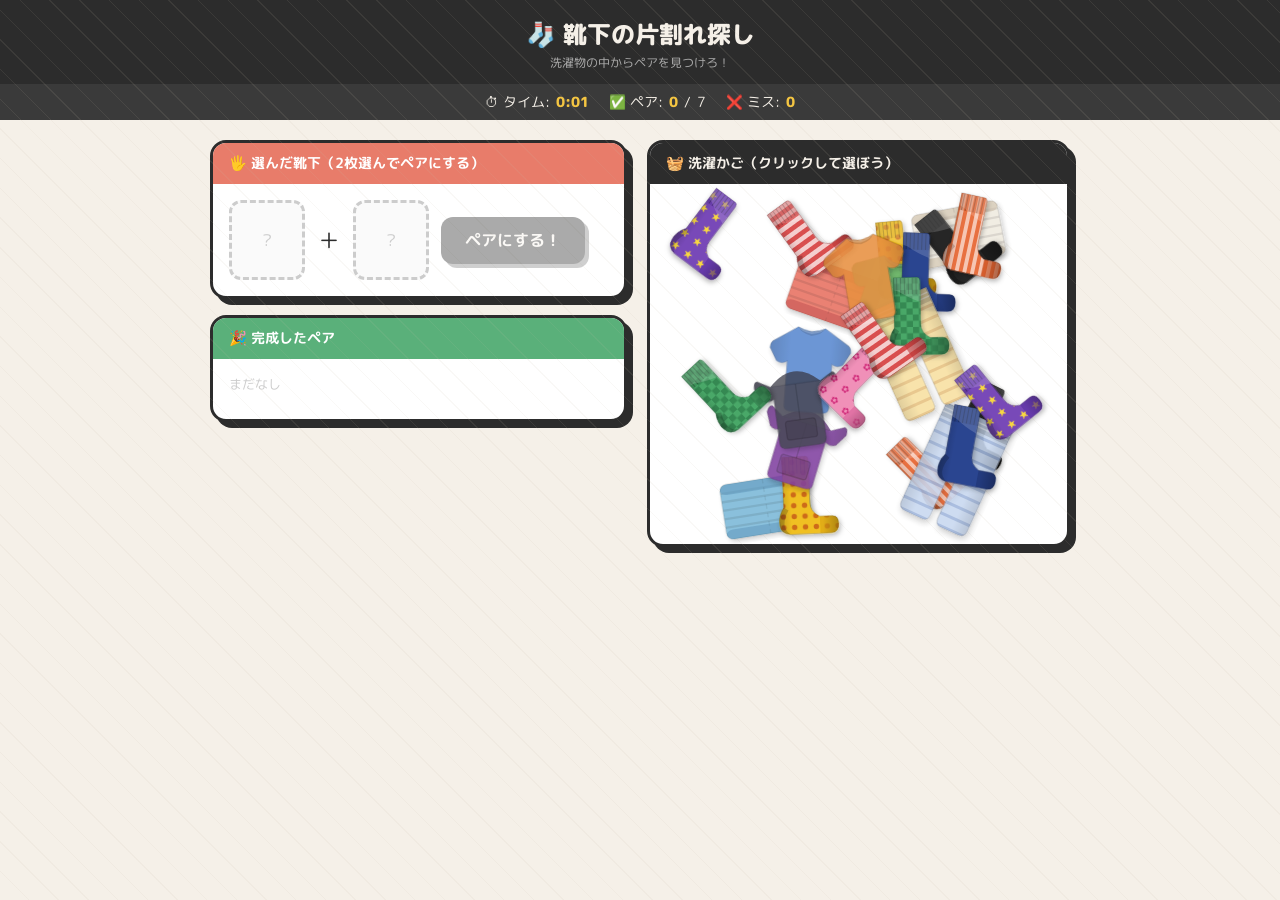
==== steam_game001/index.html @ 510561e2 "他衣類の追加とファイル分割" ====
<!DOCTYPE html>
<html lang="ja">
<head>
<meta charset="UTF-8">
<meta name="viewport" content="width=device-width, initial-scale=1.0">
<title>靴下の片割れ探し</title>
<link rel="stylesheet" href="style.css">
</head>
<body>

<header>
  <h1>🧦 靴下の片割れ探し</h1>
  <div class="subtitle">洗濯物の中からペアを見つけろ！</div>
</header>

<div class="stats-bar">
  <div class="stat">⏱ タイム: <span class="stat-val" id="timer">0:00</span></div>
  <div class="stat">✅ ペア: <span class="stat-val" id="pair-count">0</span> / <span id="total-pairs">0</span></div>
  <div class="stat">❌ ミス: <span class="stat-val" id="miss-count">0</span></div>
</div>

<div class="main">
  <div class="workbench">
    <div class="selected-area">
      <div class="selected-header">🖐 選んだ靴下（2枚選んでペアにする）</div>
      <div class="selected-slots">
        <div class="slot" id="slot-a"><span style="color:#ccc;font-size:1rem">?</span></div>
        <div style="font-size:1.5rem; color:#2c2c2c;">＋</div>
        <div class="slot" id="slot-b"><span style="color:#ccc;font-size:1rem">?</span></div>
        <button class="match-btn" id="match-btn" disabled onclick="tryMatch()">ペアにする！</button>
      </div>
    </div>

    <div class="pairs-tray">
      <div class="pairs-header">🎉 完成したペア</div>
      <div class="pairs-grid" id="pairs-grid">
        <span style="color:#ccc;font-size:0.8rem;padding:4px;">まだなし</span>
      </div>
    </div>
  </div>

  <div class="basket">
    <div class="basket-header">🧺 洗濯かご（クリックして選ぼう）</div>
    <div class="basket-grid" id="basket-grid"></div>
  </div>
</div>

<div class="toast" id="toast"></div>

<div class="overlay" id="overlay">
  <div class="result-box">
    <h2>🎊 完了！</h2>
    <p id="result-msg"></p>
    <div class="lonely-badge" id="lonely-badge" style="display:none"></div>
    <button class="result-btn" onclick="startGame()">もう一回やる</button>
  </div>
</div>

<script src="js/sockSVG.js"></script>
<script src="js/obstacleSVG.js"></script>
<script src="js/game.js"></script>
</body>
</html>
---- steam_game001/style.css ----
@import url('https://fonts.googleapis.com/css2?family=M+PLUS+Rounded+1c:wght@400;700;800&display=swap');

* { box-sizing: border-box; margin: 0; padding: 0; }

body {
  font-family: 'M PLUS Rounded 1c', sans-serif;
  background: #f5f0e8;
  min-height: 100vh;
  display: flex;
  flex-direction: column;
  align-items: center;
}

body::before {
  content: '';
  position: fixed;
  inset: 0;
  background-image: repeating-linear-gradient(45deg, transparent, transparent 20px, rgba(200,190,170,0.1) 20px, rgba(200,190,170,0.1) 21px);
  pointer-events: none;
}

header {
  width: 100%;
  background: #2c2c2c;
  color: #f5f0e8;
  text-align: center;
  padding: 16px 20px 12px;
}

header h1 { font-size: 1.5rem; font-weight: 800; }
header .subtitle { font-size: 0.75rem; color: #aaa; margin-top: 2px; }

.stats-bar {
  display: flex;
  gap: 20px;
  justify-content: center;
  background: #3a3a3a;
  width: 100%;
  padding: 8px 20px;
  color: #f5f0e8;
  font-size: 0.85rem;
}

.stat { display: flex; align-items: center; gap: 6px; }
.stat-val { font-weight: 800; color: #f4c542; }

.main {
  display: flex;
  gap: 20px;
  padding: 20px;
  width: 100%;
  max-width: 900px;
  flex-wrap: wrap;
}

.basket {
  flex: 1;
  min-width: 260px;
  background: #fff;
  border-radius: 16px;
  border: 3px solid #2c2c2c;
  box-shadow: 6px 6px 0 #2c2c2c;
  overflow: hidden;
}

.basket-header {
  background: #2c2c2c;
  color: #f5f0e8;
  padding: 10px 16px;
  font-size: 0.9rem;
  font-weight: 700;
}

.basket-grid {
  position: relative;
  width: 100%;
  height: 360px;
  overflow: hidden;
}

.workbench {
  flex: 1;
  min-width: 260px;
  display: flex;
  flex-direction: column;
  gap: 16px;
}

.selected-area {
  background: #fff;
  border-radius: 16px;
  border: 3px solid #2c2c2c;
  box-shadow: 6px 6px 0 #2c2c2c;
  overflow: visible;
  min-height: 140px;
}

.selected-header {
  background: #e87c6a;
  color: white;
  padding: 10px 16px;
  font-size: 0.9rem;
  font-weight: 700;
  border-radius: 13px 13px 0 0;
}

.selected-slots {
  display: flex;
  gap: 12px;
  padding: 16px;
  align-items: center;
  flex-wrap: wrap;
}

.slot {
  width: 76px;
  height: 80px;
  border: 3px dashed #ccc;
  border-radius: 12px;
  display: flex;
  align-items: center;
  justify-content: center;
  background: #fafafa;
  transition: transform 0.15s, border-color 0.15s, background 0.15s, box-shadow 0.15s;
  position: relative;
  overflow: visible;
}

.slot.drag-over {
  border-style: solid;
  border-color: #5ab07a;
  background: #edfff4;
  transform: scale(1.1);
  box-shadow: 0 0 12px rgba(90,176,122,0.5);
}

.slot.filled {
  border-style: solid;
  border-color: #e87c6a;
  background: #fff5f3;
  cursor: pointer;
}

.slot .remove-btn {
  position: absolute;
  top: -8px;
  right: -8px;
  width: 20px;
  height: 20px;
  background: #2c2c2c;
  color: white;
  border: none;
  border-radius: 50%;
  font-size: 0.65rem;
  cursor: pointer;
  display: flex;
  align-items: center;
  justify-content: center;
  z-index: 10;
}

.match-btn {
  background: #2c2c2c;
  color: #f5f0e8;
  border: none;
  border-radius: 12px;
  padding: 12px 24px;
  font-family: 'M PLUS Rounded 1c', sans-serif;
  font-size: 1rem;
  font-weight: 700;
  cursor: pointer;
  transition: transform 0.1s, box-shadow 0.1s;
  box-shadow: 4px 4px 0 #888;
}

.match-btn:hover  { transform: translate(-2px,-2px); box-shadow: 6px 6px 0 #888; }
.match-btn:active { transform: translate(2px,2px);   box-shadow: 2px 2px 0 #888; }
.match-btn:disabled { opacity: 0.4; cursor: not-allowed; transform: none; }

.sock-card {
  position: absolute;
  width: 62px;
  height: 78px;
  border: none;
  background: transparent;
  cursor: grab;
  touch-action: none;
  transform: rotate(var(--rot, 0deg));
  transition: transform 0.15s, filter 0.15s;
  user-select: none;
  overflow: visible;
}

.sock-card:active { cursor: grabbing; }

.sock-card:hover {
  transform: rotate(var(--rot, 0deg)) translate(-2px, -5px) scale(1.08);
  filter: drop-shadow(4px 7px 6px rgba(0,0,0,0.35));
  z-index: 100 !important;
}

.sock-card.selected {
  transform: rotate(var(--rot, 0deg)) scale(0.88);
  filter: drop-shadow(0 0 10px rgba(232,124,106,1)) drop-shadow(0 0 5px rgba(232,124,106,0.7));
  z-index: 50 !important;
}

.laundry-item {
  position: absolute;
  pointer-events: none;
  user-select: none;
  overflow: visible;
  transform: rotate(var(--rot, 0deg));
  opacity: 0.88;
}

.pairs-tray {
  background: #fff;
  border-radius: 16px;
  border: 3px solid #2c2c2c;
  box-shadow: 6px 6px 0 #2c2c2c;
  overflow: hidden;
}

.pairs-header {
  background: #5ab07a;
  color: white;
  padding: 10px 16px;
  font-size: 0.9rem;
  font-weight: 700;
}

.pairs-grid {
  display: flex;
  flex-wrap: wrap;
  gap: 8px;
  padding: 12px;
  min-height: 60px;
}

.pair-chip {
  display: flex;
  gap: 2px;
  align-items: center;
  background: #e8f7ee;
  border: 2px solid #5ab07a;
  border-radius: 20px;
  padding: 4px 10px;
  animation: popIn 0.3s ease;
}

.pair-chip .chip-sock {
  width: 20px;
  height: 26px;
}

@keyframes popIn {
  0%   { transform: scale(0); }
  70%  { transform: scale(1.2); }
  100% { transform: scale(1); }
}

.toast {
  position: fixed;
  top: 80px;
  left: 50%;
  transform: translateX(-50%) translateY(-20px);
  background: #2c2c2c;
  color: white;
  padding: 10px 20px;
  border-radius: 40px;
  font-size: 0.9rem;
  font-weight: 700;
  opacity: 0;
  pointer-events: none;
  transition: opacity 0.2s, transform 0.2s;
  z-index: 100;
  white-space: nowrap;
}

.toast.show { opacity: 1; transform: translateX(-50%) translateY(0); }

.overlay {
  display: none;
  position: fixed;
  inset: 0;
  background: rgba(0,0,0,0.5);
  z-index: 200;
  align-items: center;
  justify-content: center;
}

.overlay.show { display: flex; }

.result-box {
  background: #fff;
  border: 4px solid #2c2c2c;
  border-radius: 24px;
  box-shadow: 8px 8px 0 #2c2c2c;
  padding: 32px 40px;
  text-align: center;
  max-width: 360px;
}

.result-box h2 { font-size: 2rem; font-weight: 800; margin-bottom: 8px; }
.result-box p  { color: #666; margin-bottom: 12px; font-size: 0.9rem; }

.result-btn {
  background: #e87c6a;
  color: white;
  border: none;
  border-radius: 12px;
  padding: 12px 28px;
  font-family: 'M PLUS Rounded 1c', sans-serif;
  font-size: 1rem;
  font-weight: 700;
  cursor: pointer;
  box-shadow: 4px 4px 0 #c05a4a;
  margin-top: 8px;
}

.lonely-badge {
  background: #fff3cd;
  border: 2px solid #f4c542;
  border-radius: 8px;
  padding: 8px 12px;
  font-size: 0.8rem;
  color: #7a6010;
  margin-top: 8px;
}
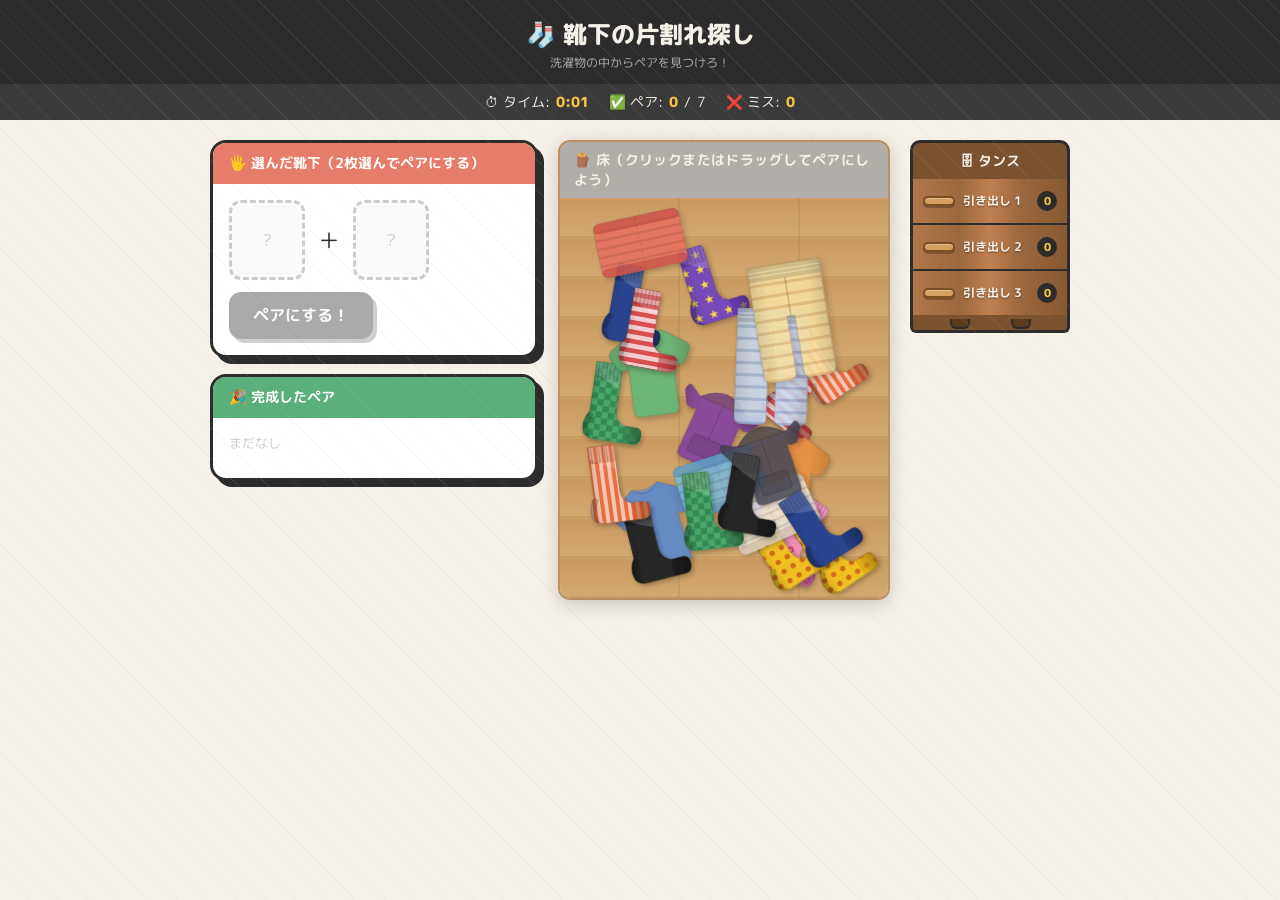
==== commit f5f74f07: "タンスの追加と床への変更" ====
--- a/steam_game001/index.html
+++ b/steam_game001/index.html
@@ -40,8 +40,42 @@
   </div>
 
   <div class="basket">
-    <div class="basket-header">🧺 洗濯かご（クリックして選ぼう）</div>
+    <div class="basket-header">🪵 床（クリックまたはドラッグしてペアにしよう）</div>
     <div class="basket-grid" id="basket-grid"></div>
+  </div>
+
+  <div class="dresser" id="dresser">
+    <div class="dresser-top">🗄 タンス</div>
+    <div class="dresser-body">
+      <div class="drawer" id="drawer-0">
+        <div class="drawer-front" id="drawer-front-0" onclick="toggleDrawer(0)">
+          <div class="drawer-handle"></div>
+          <span class="drawer-label">引き出し 1</span>
+          <span class="drawer-count" id="drawer-count-0">0</span>
+        </div>
+        <div class="drawer-interior" id="drawer-interior-0"></div>
+      </div>
+      <div class="drawer" id="drawer-1">
+        <div class="drawer-front" id="drawer-front-1" onclick="toggleDrawer(1)">
+          <div class="drawer-handle"></div>
+          <span class="drawer-label">引き出し 2</span>
+          <span class="drawer-count" id="drawer-count-1">0</span>
+        </div>
+        <div class="drawer-interior" id="drawer-interior-1"></div>
+      </div>
+      <div class="drawer" id="drawer-2">
+        <div class="drawer-front" id="drawer-front-2" onclick="toggleDrawer(2)">
+          <div class="drawer-handle"></div>
+          <span class="drawer-label">引き出し 3</span>
+          <span class="drawer-count" id="drawer-count-2">0</span>
+        </div>
+        <div class="drawer-interior" id="drawer-interior-2"></div>
+      </div>
+    </div>
+    <div class="dresser-feet">
+      <div class="dresser-foot"></div>
+      <div class="dresser-foot"></div>
+    </div>
   </div>
 </div>
 
--- a/steam_game001/style.css
+++ b/steam_game001/style.css
@@ -56,26 +56,42 @@
 .basket {
   flex: 1;
   min-width: 260px;
-  background: #fff;
-  border-radius: 16px;
-  border: 3px solid #2c2c2c;
-  box-shadow: 6px 6px 0 #2c2c2c;
+  border-radius: 12px;
   overflow: hidden;
+  border: 2px solid #b89060;
+  box-shadow: 0 4px 18px rgba(0,0,0,0.18);
 }
 
 .basket-header {
-  background: #2c2c2c;
-  color: #f5f0e8;
-  padding: 10px 16px;
-  font-size: 0.9rem;
-  font-weight: 700;
+  background: rgba(0,0,0,0.28);
+  color: #f5f0e8;
+  padding: 8px 14px;
+  font-size: 0.85rem;
+  font-weight: 700;
+  letter-spacing: 0.03em;
 }
 
 .basket-grid {
   position: relative;
   width: 100%;
-  height: 360px;
+  height: 400px;
   overflow: hidden;
+  background:
+    repeating-linear-gradient(
+      90deg,
+      transparent 0px,
+      transparent 118px,
+      rgba(0,0,0,0.06) 118px,
+      rgba(0,0,0,0.06) 120px
+    ),
+    repeating-linear-gradient(
+      180deg,
+      #d4aa70 0px,
+      #c89a60 1px,
+      #d2a86e 38px,
+      #bf9558 39px,
+      #cfa06a 40px
+    );
 }
 
 .workbench {
@@ -319,6 +335,158 @@
   margin-top: 8px;
 }
 
+/* ─── Dresser ─────────────────────────────────────────────────────────────── */
+.dresser {
+  flex: 0 0 160px;
+  min-width: 140px;
+  display: flex;
+  flex-direction: column;
+  align-items: center;
+}
+
+.dresser-top {
+  background: #7a5230;
+  color: #f5f0e8;
+  width: 100%;
+  text-align: center;
+  padding: 8px 12px;
+  font-size: 0.85rem;
+  font-weight: 700;
+  border-radius: 10px 10px 0 0;
+  border: 3px solid #2c2c2c;
+  border-bottom: none;
+}
+
+.dresser-body {
+  width: 100%;
+  background: #9a6840;
+  border: 3px solid #2c2c2c;
+  border-top: none;
+  border-bottom: none;
+  display: flex;
+  flex-direction: column;
+  gap: 0;
+}
+
+.drawer {
+  border-bottom: 2px solid #2c2c2c;
+  overflow: hidden;
+}
+
+.drawer:last-child {
+  border-bottom: none;
+}
+
+.drawer-front {
+  background: linear-gradient(to right, #b07848, #9a6840 30%, #c08050 50%, #9a6840 70%, #885830);
+  height: 44px;
+  display: flex;
+  align-items: center;
+  gap: 8px;
+  padding: 0 10px;
+  cursor: pointer;
+  user-select: none;
+  transition: filter 0.12s;
+  position: relative;
+}
+
+.drawer-front:hover {
+  filter: brightness(1.15);
+}
+
+.drawer-handle {
+  width: 32px;
+  height: 10px;
+  background: #d4a060;
+  border-radius: 5px;
+  border: 2px solid #7a5020;
+  box-shadow: 0 2px 0 rgba(0,0,0,0.25), inset 0 1px 0 rgba(255,255,255,0.30);
+  flex-shrink: 0;
+}
+
+.drawer-label {
+  color: #f5f0e8;
+  font-size: 0.75rem;
+  font-weight: 700;
+  flex: 1;
+  text-shadow: 0 1px 2px rgba(0,0,0,0.40);
+}
+
+.drawer-count {
+  background: #2c2c2c;
+  color: #f4c542;
+  font-size: 0.7rem;
+  font-weight: 800;
+  min-width: 20px;
+  height: 20px;
+  border-radius: 10px;
+  display: flex;
+  align-items: center;
+  justify-content: center;
+  padding: 0 5px;
+}
+
+.drawer-interior {
+  background: #f5e8d0;
+  display: none;
+  flex-wrap: wrap;
+  gap: 4px;
+  padding: 8px;
+  min-height: 60px;
+  border-top: 2px solid rgba(0,0,0,0.15);
+  transition: background 0.15s;
+}
+
+.drawer-interior.open {
+  display: flex;
+}
+
+.drawer-interior.drag-over {
+  background: #edfff4;
+  outline: 2px dashed #5ab07a;
+  outline-offset: -2px;
+}
+
+.drawer-sock {
+  width: 36px;
+  height: 45px;
+  cursor: grab;
+  touch-action: none;
+  flex-shrink: 0;
+  overflow: visible;
+  filter: drop-shadow(1px 2px 3px rgba(0,0,0,0.25));
+  transition: transform 0.12s, filter 0.12s;
+}
+
+.drawer-sock:hover {
+  transform: translate(-1px, -4px) scale(1.15);
+  filter: drop-shadow(2px 5px 5px rgba(0,0,0,0.35));
+  z-index: 10;
+  position: relative;
+}
+
+.dresser-feet {
+  width: 100%;
+  background: #7a5230;
+  border: 3px solid #2c2c2c;
+  border-top: none;
+  border-radius: 0 0 6px 6px;
+  display: flex;
+  justify-content: space-around;
+  padding: 6px 16px 2px;
+  height: 18px;
+}
+
+.dresser-foot {
+  width: 20px;
+  height: 10px;
+  background: #5a3a18;
+  border-radius: 0 0 6px 6px;
+  border: 2px solid #2c2c2c;
+  border-top: none;
+  margin-top: -2px;
+}
+
 .lonely-badge {
   background: #fff3cd;
   border: 2px solid #f4c542;
